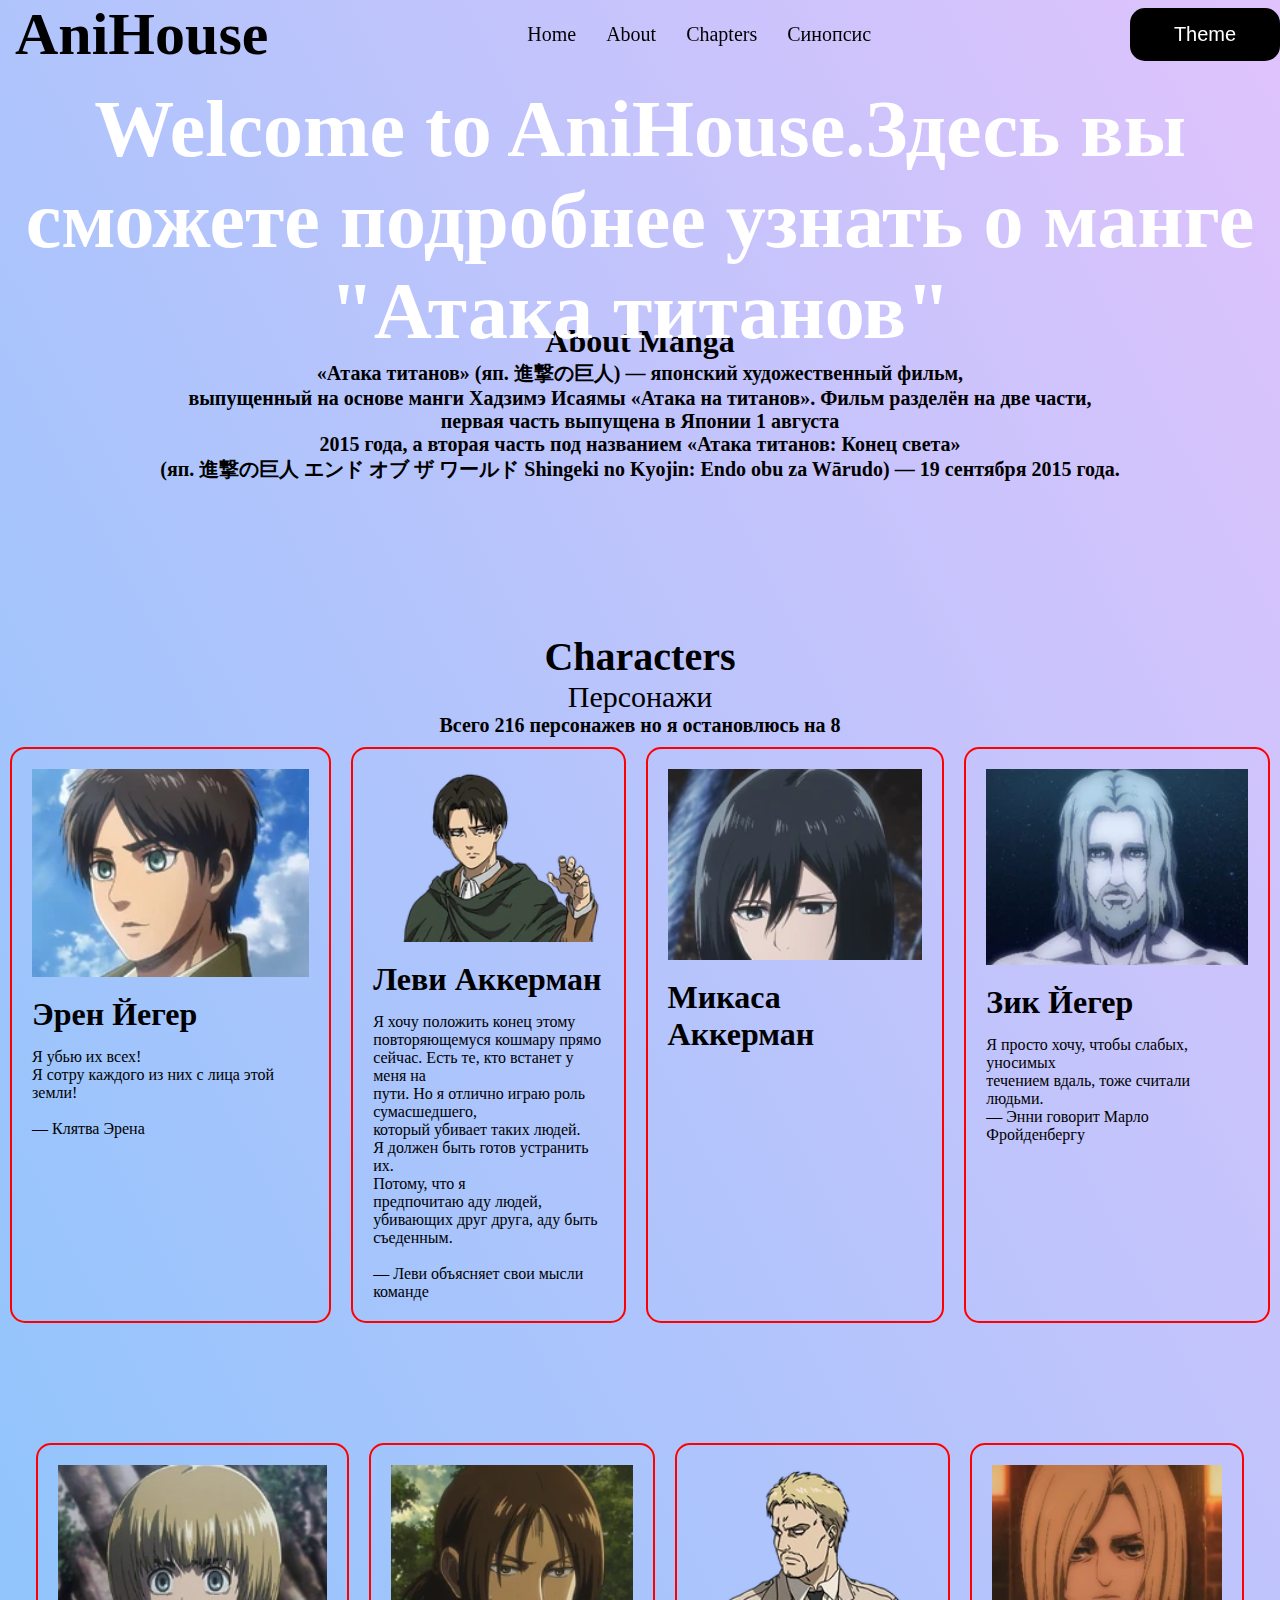
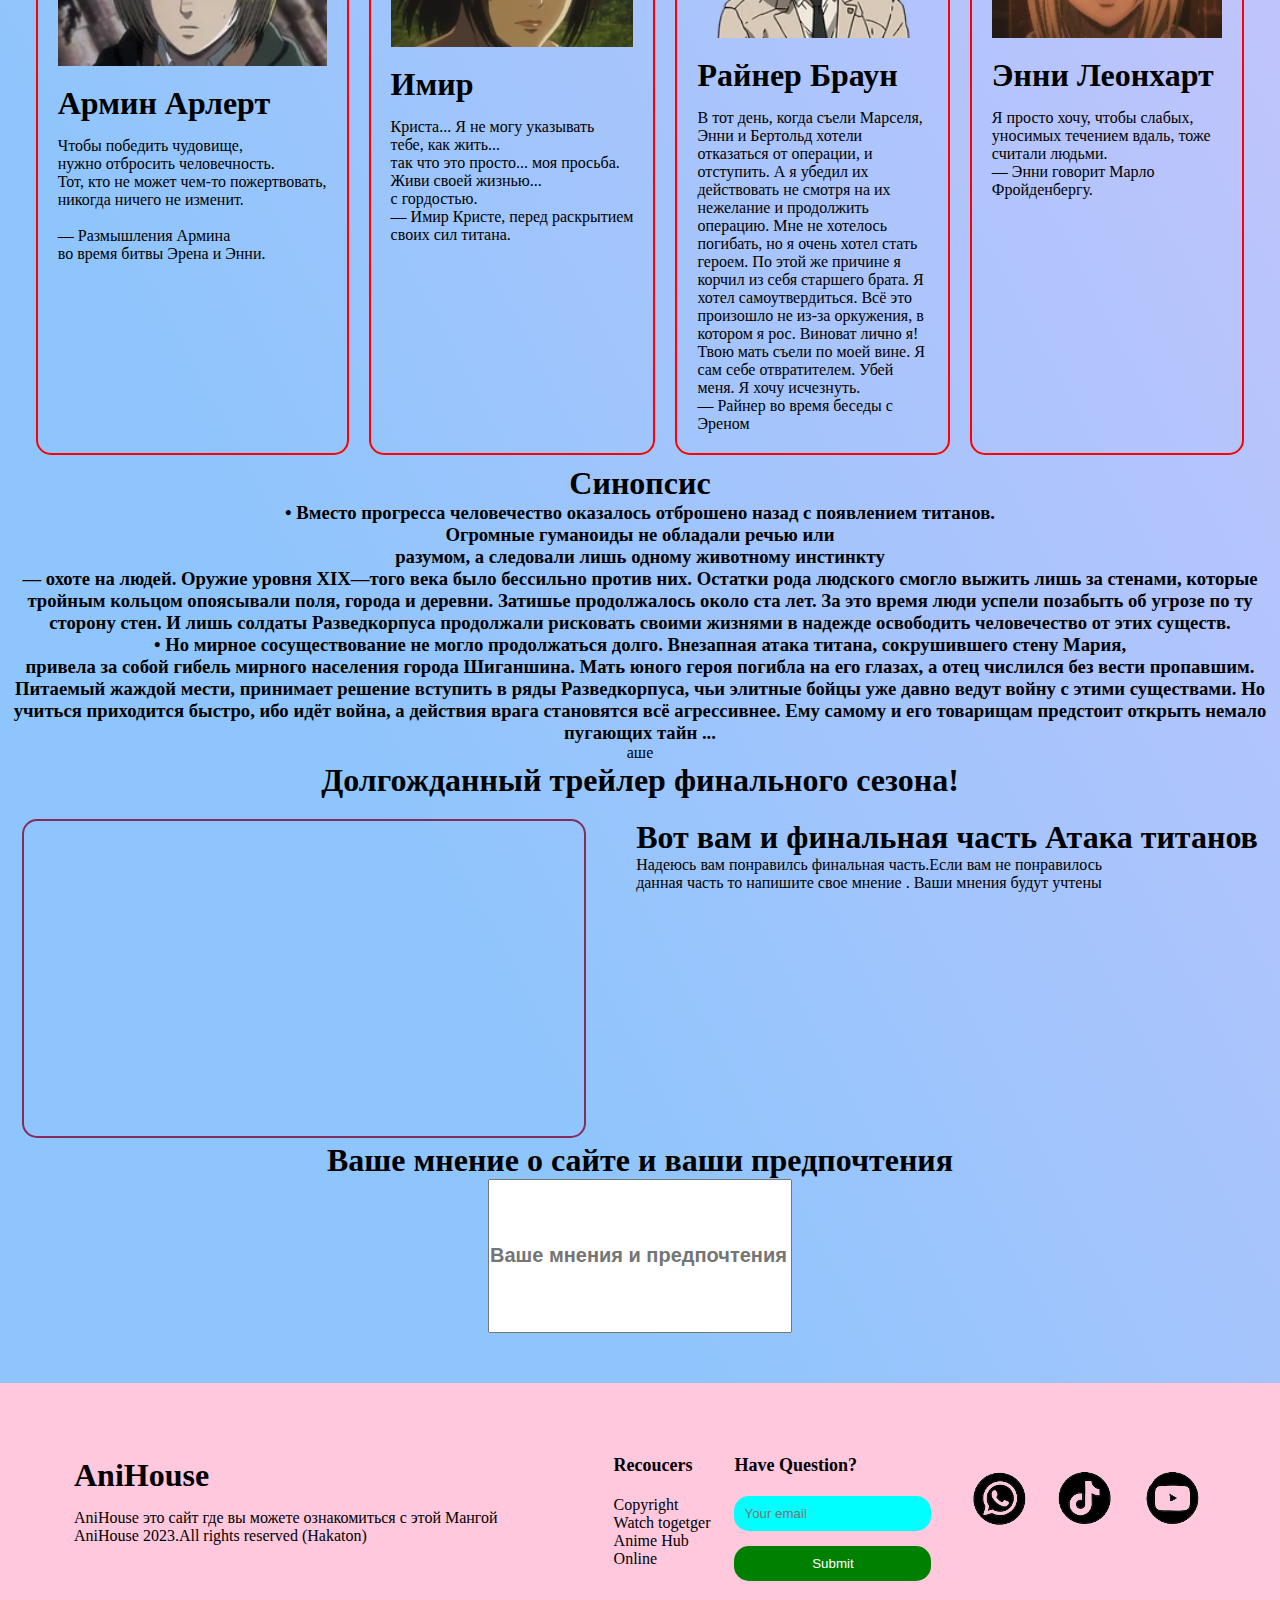
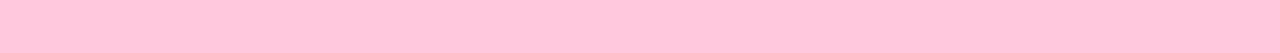
==== Хакатон аниме/index.html @ 62b6a450 "Add files via upload" ====
<!DOCTYPE html>
<html lang="en">
<head>
    <meta charset="UTF-8">
    <meta name="viewport" content="width=device-width, initial-scale=1.0">
    <title>AniHouse</title>
    <link rel="stylesheet" href="./styles/ligth.css" id="theme">

</head>
<body>

   <nav class="navbar" id="nav_bar">
    <div class="navbar_logo">
        <span>AniHouse</span>
    </div>
    <div class="navbar_btns">
        <a href="#" class="navbar_btn">Home</a>
        <a href="#about" class="navbar_btn">About</a>
        <a href="#characters" class="navbar_btn">Chapters</a>
        <a href="#sinopsis" class="navbar_btn">Синопсис</a>
        <!-- <a href="#" class="navbar_btn"></a> -->
    </div>
    <div class="switch">
        <button id="switch_mode" class="navbar_btn_swicth">Theme</button>
    </div>
   </nav>

   <header class="bg">
    <div class="bg_container">
        <div class="header_text">
            <h1><b>Welcome to AniHouse.</b>Здесь вы сможете подробнее узнать о манге <br> "Атака титанов" </h1>
        </div>
        <div class="bg_video"  >
            <video autoplay muted loop id="background">
                <source src="./imgs/bg.mp4" type="video/mp4">
            </video>
        </div>
     
    </div>

   </header>

<div class="section_about" id="about">
    <div class="about_container">
        <div class="about_text">
            <h1>About Manga</h1>
            <h5>«Атака титанов» (яп. 進撃の巨人) — японский художественный фильм, <br> выпущенный на основе манги Хадзимэ Исаямы «Атака на титанов». Фильм разделён на две части, <br> первая часть выпущена в Японии 1 августа <br> 2015 года, а вторая часть под названием «Атака титанов: Конец света» <br> (яп. 進撃の巨人 エンド オブ ザ ワールド Shingeki no Kyojin: Endo obu za Wārudo) — 19 сентября 2015 года.</h5>
        </div>
    </div>

</div>

<section class="characters" id="characters">
    <div class="container">
        <div class="character_text">
            <h1>Characters</h1>
            <p>Персонажи</p>
            <h6>Всего 216 персонажев но я остановлюсь на 8</h6>
        </div>
        <div class="character_cards">
            <div class="character_cards1">
                <div class="character_card">
                    <img src="./imgs/image1.webp" alt="">
                    <h1>Эрен Йегер</h1>
                    <p>Я убью их всех! <br> Я сотру каждого из них с лица этой земли! <br>
                        <br>— Клятва Эрена</p>
                </div>
                <div class="character_card character_card_width ">
                    <img src="./imgs/image2.webp" alt="">
                    <h1>Леви Аккерман</h1>
                    <p>Я хочу положить конец этому <br> повторяющемуся кошмару прямо <br> сейчас. Есть те, кто встанет у меня на <br> пути. Но я отлично играю роль сумасшедшего, <br> который убивает таких людей. <br> Я должен быть готов устранить их. <br> Потому, что я <br> предпочитаю аду людей, <br> убивающих друг друга, аду быть съеденным. <br>
                      <br>  — Леви объясняет свои мысли команде</p>
                </div>
                <div class="character_card">
                    <img src="./imgs/image3.webp" alt="">
                    <h1>Микаса Аккерман</h1>
                </div>
                <div class="character_card">
                    <img src="./imgs/image4.webp" alt="">
                    <h1>Зик Йегер</h1>
                    <p>Я просто хочу, чтобы слабых, уносимых <br> течением вдаль, тоже считали людьми.	
                       <br> — Энни говорит Марло Фройденбергу</p>
                </div>
            </div>
            <div class="character_cards2">
                <div class="character_card">
                    <img src="./imgs/image5.webp" alt="">
                    <h1>Армин Арлерт</h1>
                    <p> Чтобы победить чудовище, <br> нужно отбросить человечность. <br> Тот, кто не может чем-то пожертвовать, <br> никогда ничего не изменит.
                        <br><br>— Размышления Армина  <br> во время битвы Эрена и Энни.</p>
                </div>
                <div class="character_card">
                    <img src="./imgs/image6.webp" alt="">
                    <h1>Имир</h1>
                    <p>Криста... Я не могу указывать <br> тебе, как жить... <br> так что это просто... моя просьба. <br> Живи своей жизнью... <br> с гордостью.
                        <br>— Имир Кристе, перед раскрытием <br> своих сил титана.</p>
                </div>
                <div class="character_card character_card_width">
                    <img src="./imgs/image7.webp" alt="">
                    <h1>Райнер Браун</h1>
                    <p>В тот день, когда съели Марселя, Энни и Бертольд хотели отказаться от операции, и отступить. А я убедил их действовать не смотря на их нежелание и продолжить операцию. Мне не хотелось погибать, но я очень хотел стать героем. По этой же причине я корчил из себя старшего брата. Я хотел самоутвердиться. Всё это произошло не из-за оркужения, в котором я рос. Виноват лично я! Твою мать съели по моей вине. Я сам себе отвратителем. Убей меня. Я хочу исчезнуть.
                       <br> — Райнер во время беседы с Эреном</p>
                </div>
                <div class="character_card character_card_width">
                    <img src="./imgs/image8.webp" alt="">
                    <h1>Энни Леонхарт</h1>
                    <p>	Я просто хочу, чтобы слабых, уносимых течением вдаль, тоже считали людьми.
                        <br>— Энни говорит Марло Фройденбергу.</p>
                </div>
            </div>
        </div>
    </div>
</section>

<section class="sinopsis" id="sinopsis">
    <div class="sinopsis_cont">
        <h1>Синопсис</h1>
        <div class="sin_text">
            <h3 class="sinopsis_h3">• Вместо прогресса человечество оказалось отброшено назад с появлением титанов. <br> Огромные гуманоиды не обладали речью или <br> разумом, а следовали лишь одному животному инстинкту  <br>
                 — охоте на людей. Оружие уровня XIX—того века было бессильно против них. Остатки рода людского смогло выжить лишь за стенами, которые тройным кольцом опоясывали поля, города и деревни. Затишье продолжалось около ста лет. За это время люди успели позабыть об угрозе по ту сторону стен. И лишь солдаты Разведкорпуса продолжали рисковать своими жизнями в надежде освободить человечество от этих существ.
                <br> • Но мирное сосуществование не могло продолжаться долго. Внезапная атака титана, сокрушившего стену Мария, <br> привела за собой гибель мирного населения города Шиганшина. Мать юного героя погибла на его глазах, а отец числился без вести пропавшим. Питаемый жаждой мести, принимает решение вступить в ряды Разведкорпуса, чьи элитные бойцы уже давно ведут войну с этими существами. Но учиться приходится быстро, ибо идёт война, а действия врага становятся всё агрессивнее. Ему самому и его товарищам предстоит открыть немало пугающих тайн ...</h3>
        </div>
        
    аше </div>
</section>
   <section class="trailer">
    <div class="trailer_text">
        <h1>Долгожданный трейлер финального сезона!</h1>
    </div>
    <div class="cont_trailer">
        <div class="trailer_left">
            <iframe width="560" height="315" src="https://www.youtube.com/embed/r7MosyoAUhQ" title="YouTube video player" frameborder="0" allow="accelerometer; autoplay; clipboard-write; encrypted-media; gyroscope; picture-in-picture; web-share" allowfullscreen></iframe>
        </div>
        <div class="trailer_right">
            <h1>Вот вам и финальная часть Атака титанов </h1>
            <p>Надеюсь вам понравилсь финальная часть.Если вам не понравилось <br> данная часть то напишите свое мнение . Ваши мнения будут учтены</p>
        </div>
    </div>
   </section>
   <section class="mnenia">
    <div class="mnenia_text">
        <h1>Ваше мнение о сайте и ваши предпочтения</h1>
    </div>
    <div class="mnenia_input">
        <input type="text" name="pers_text" id="pers_text" placeholder="Ваше мнения и предпочтения">
    </div>
   </section>
<footer>
    <div class="footer_left">
        <h1>AniHouse</h1>
        <p>AniHouse это сайт где вы можете ознакомиться с этой Мангой</p>
        <p>AniHouse 2023.All rights reserved (Hakaton) </p>
    </div>
    <div class="footer_right">
        <div class="footer_list">
            <h4>Recoucers</h4>
            <ul>
                <li><a href="#">Copyright</a></li>
                <li><a href="#">Watch togetger</a></li>
                <li><a href="#">Anime Hub</a></li>
                <li><a href="#">Online </a></li>
            </ul>
        </div>
        <div class="footer_list footer_email">
            <h4>Have Question?</h4>
            <input type="email" name="pers_email" id="pers_email" placeholder="Your email">
            <button class="footer_btn" id="change-text">Submit</button>
        </div>
        <div class="footer_list">
            <img src="./imgs/whatsap.png" alt="">
            <img src="./imgs/tiktok.png" alt="">
            <img src="./imgs/youtube.png"  >
        </div>

    </div>
</footer>


<div class="audio_control">
    <audio autoplay controls>
        <source  src="./ьгышс/Hiroyuki Sawano - 2Chijou.mp3" type="audio/ogg;">
    </audio>
</div>
   <script src="./scripts/script.js"></script>
</body>
</html>
---- Хакатон аниме/styles/ligth.css ----
*{
    margin: 0;
    padding: 0;
}
html{
    scroll-behavior: smooth;
    
}
body{

    background-color: #8EC5FC;
    background-image: linear-gradient(62deg, #8EC5FC 27%, #E0C3FC 100%);
    transition: 2s;
    height: 100%;
}
a{
    text-decoration: none;
    color: #000;
}
.navbar{
    z-index: 10000;
    display: flex;
    padding-left: 15px;
    align-items: center;
    position:sticky;
    top: 0;
}
.navbar_logo span{
    font-size: 60px;
    font-weight: bold;
}
.navbar_btns{
    display: flex;

    width: 520rem;
    justify-content: center;
}
.navbar_btn{
    font-size: 20px;
    transition: 1.5s;
    padding: 15px;
}
.navbar_btn:hover{
    color: rgb(255, 0, 60);
}
.switch{
    justify-content: right;
    display: flex;
    width: 90%;
}
.navbar_btn_swicth{
    background-color: #000;
    color: #fff;
    width: 150px;
    cursor: pointer;
    padding: 15px;
    border: none;
    outline: none;
    font-size: 20px;
    border-radius: 15px;
}
.navbar_btn_swicth:hover{
    transition: 2s;
    color: #4d3241;
    background-color: rgb(197, 155, 15);
}
.bg{
    z-index: 5;
}

.bg_color{
    background-color: #fff;
    color: #000;
    z-index: 2;
    transition: 2s;
}

.bg_container{
    position: relative;
}

.bg video{
    width: 100%;
    opacity: 0.7;
    z-index: 1;
}
.header_text{
    position: absolute;
    top: 15px;
    font-size: 40px;
    text-align: center;
    z-index: 2;
    color: #fff;
}
.audio_control{
    display: none;
}

.section_about{
    text-align: center;
    padding-top: 100px;
}
.about_text h5{
    font-size: 20px;
}

.characters{
    margin-top: 150px;
}
.character_text{
    text-align: center;
}

.character_text h1{
    font-size: 40px;
    font-weight: bold;
}
.character_text p{
    font-size: 30px;
}
.character_text h6{
    font-size: 20px;
}
.character_cards1{
    display: flex;
    justify-content: center;
    margin-bottom: 100px;
}
.character_cards2{
    display: flex;
    justify-content: center;

}
.character_card{
    padding: 20px;
    margin: 10px;
    border-radius: 15px;
    border: 2px solid red;
    transition: 1.6s;
}
.character_card img{
    margin-bottom: 15px;
    width: 100%;
}
.character_card h1{
    margin-bottom: 15px;
}
.character_card:hover{
    scale: 1.1;
    background-color: bisque;
}
.character_card_width{
    max-width: 18%;
}
.sinopsis{
    justify-content: center;
    display: flex;
    text-align: center;
}
.sinopsis_cont{
    flex-direction: column;
}

.trailer_text{
    text-align: center;
}
.cont_trailer{
    margin-top: 20px;
    justify-content: center;
    display: flex;
}
.cont_trailer iframe{
    border-radius: 15px;
    border: 2px solid #822d5c;
}
.trailer_right{
    margin-left:50px ;
}
.mnenia{
    display: flex;
    flex-direction: column;
    text-align: center;
}

#pers_text{
    width: 300px;

    outline: none;

    font-size: 20px;
    font-weight: bolder;
    height: 150px;
}
footer{
    display: flex;
    background-color: #ffc8dd;
    padding: 60px;
    margin-top: 50px;
}
.footer_left{
    padding: 14px;
}
.footer_left h1{
    margin-bottom: 15px;
}
footer li{
    list-style: none;
}
.footer_right{
    display: flex;
    margin-left: 90px;
}
.footer_list{
    padding: 12px;
}
.footer_list h4{
    font-size: 18px;
    font-weight: bolder;
    margin-bottom: 20px;
}
.footer_email{
    flex-direction: column;
    display: flex;
}
input[type="email"]{
    border:none ;
    padding: 10px;
    background-color: cyan;

    border-radius: 15px;
}
.footer_btn{
    margin-top: 15px;
    padding: 10px;
    border-radius: 15px;
    border: none;
    color: #fff;
    cursor: pointer;
    background-color: green;
}
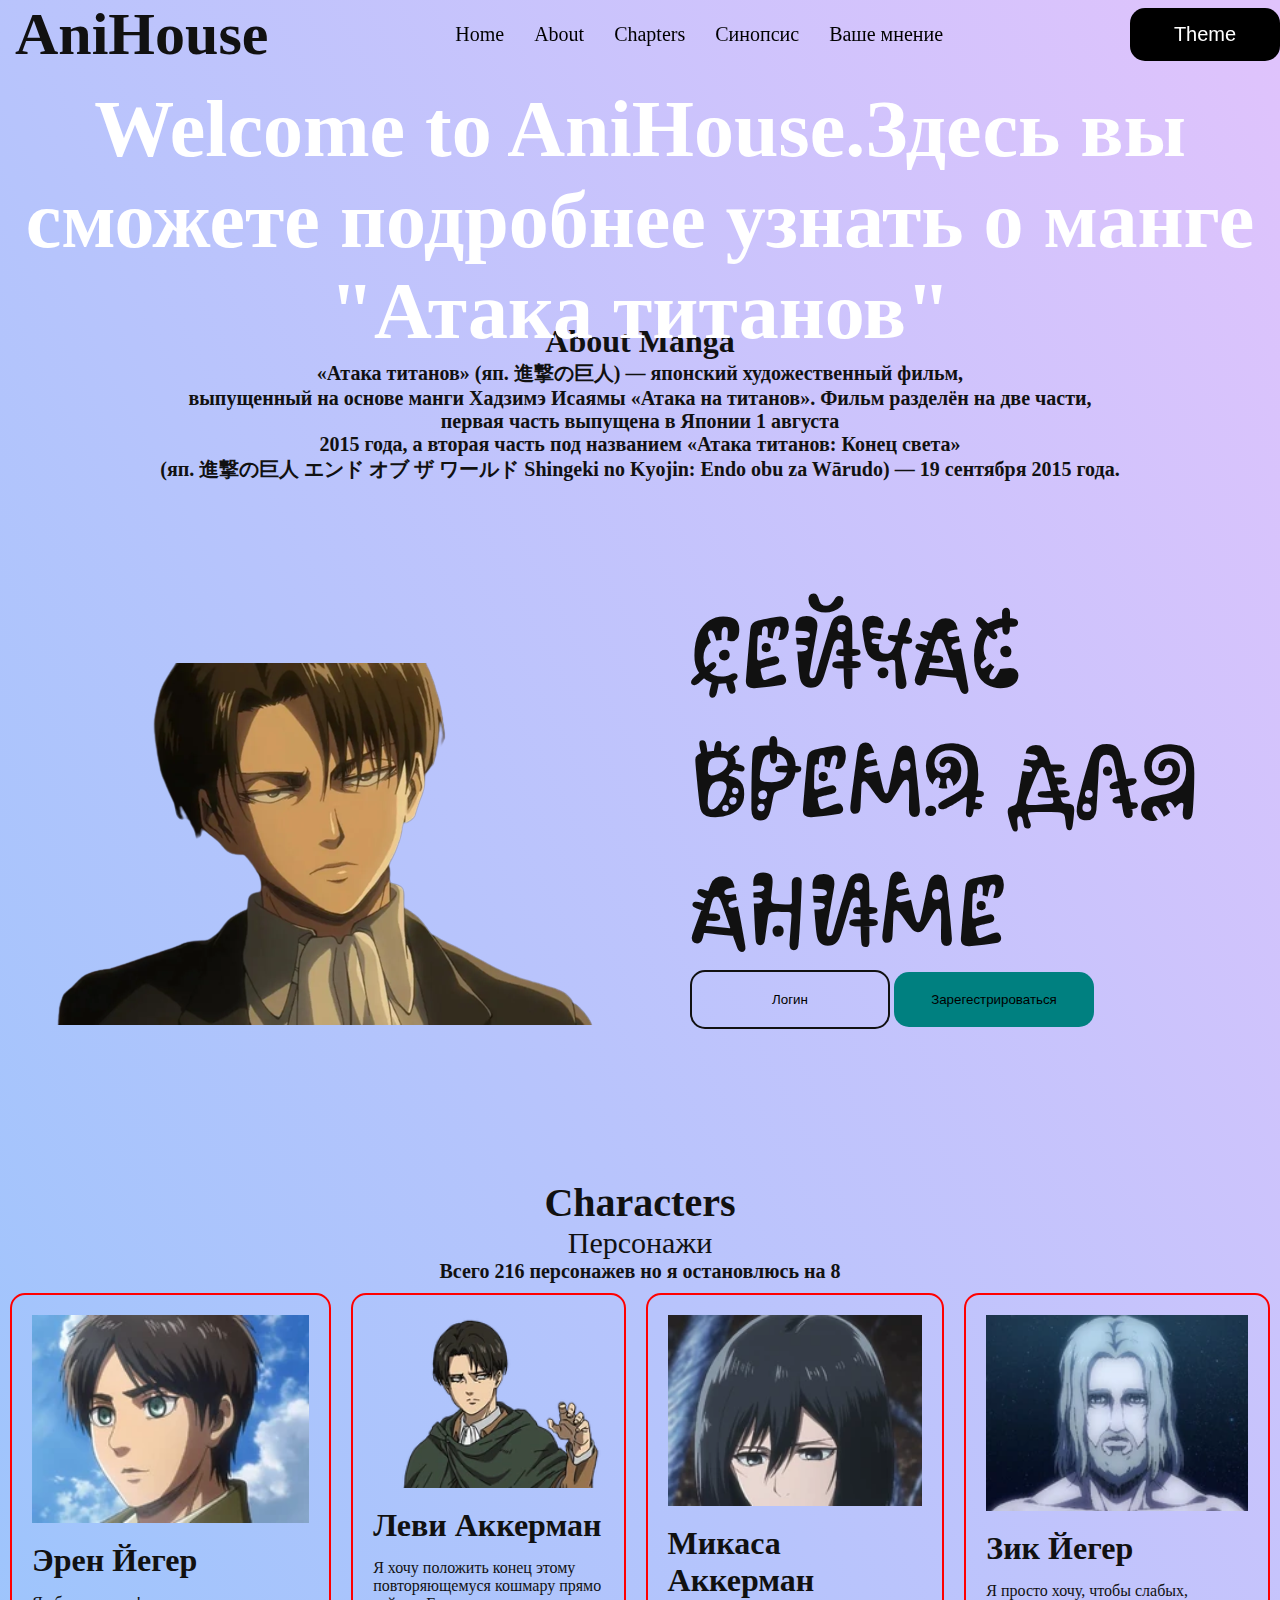
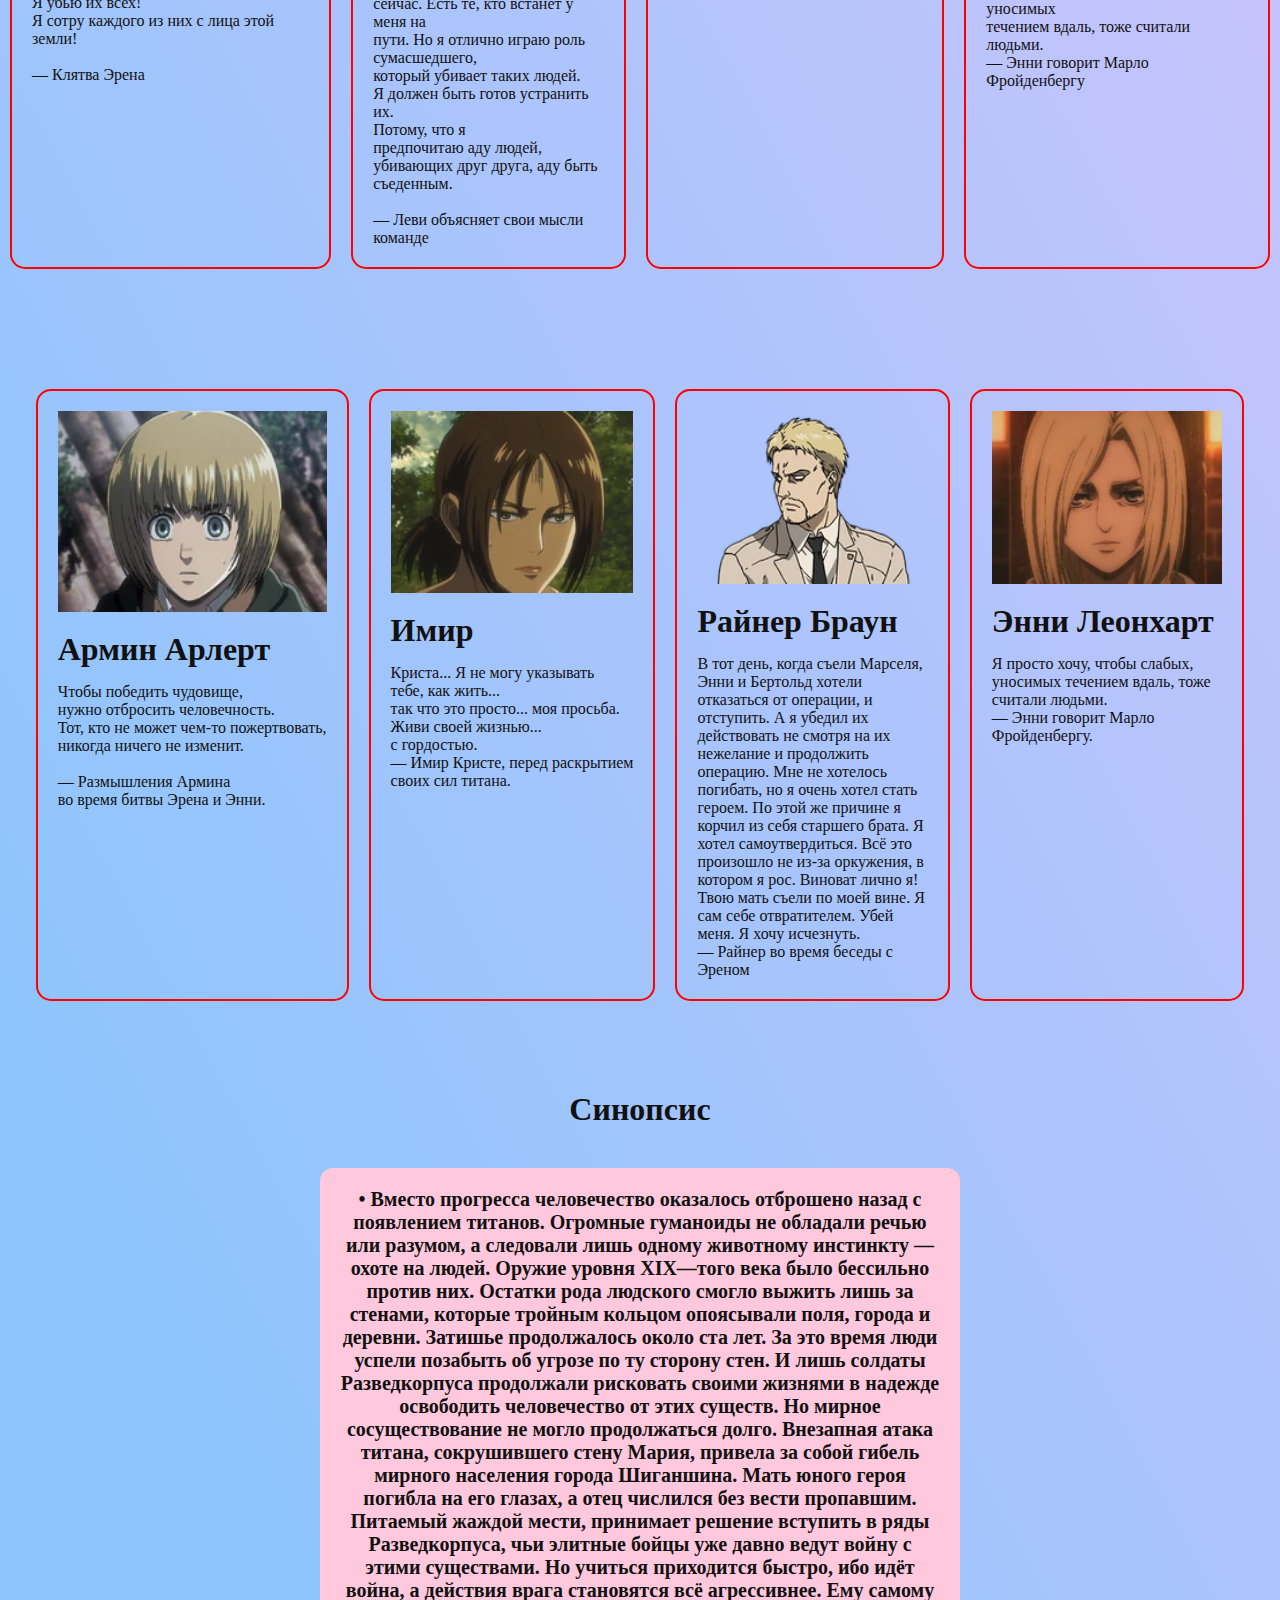
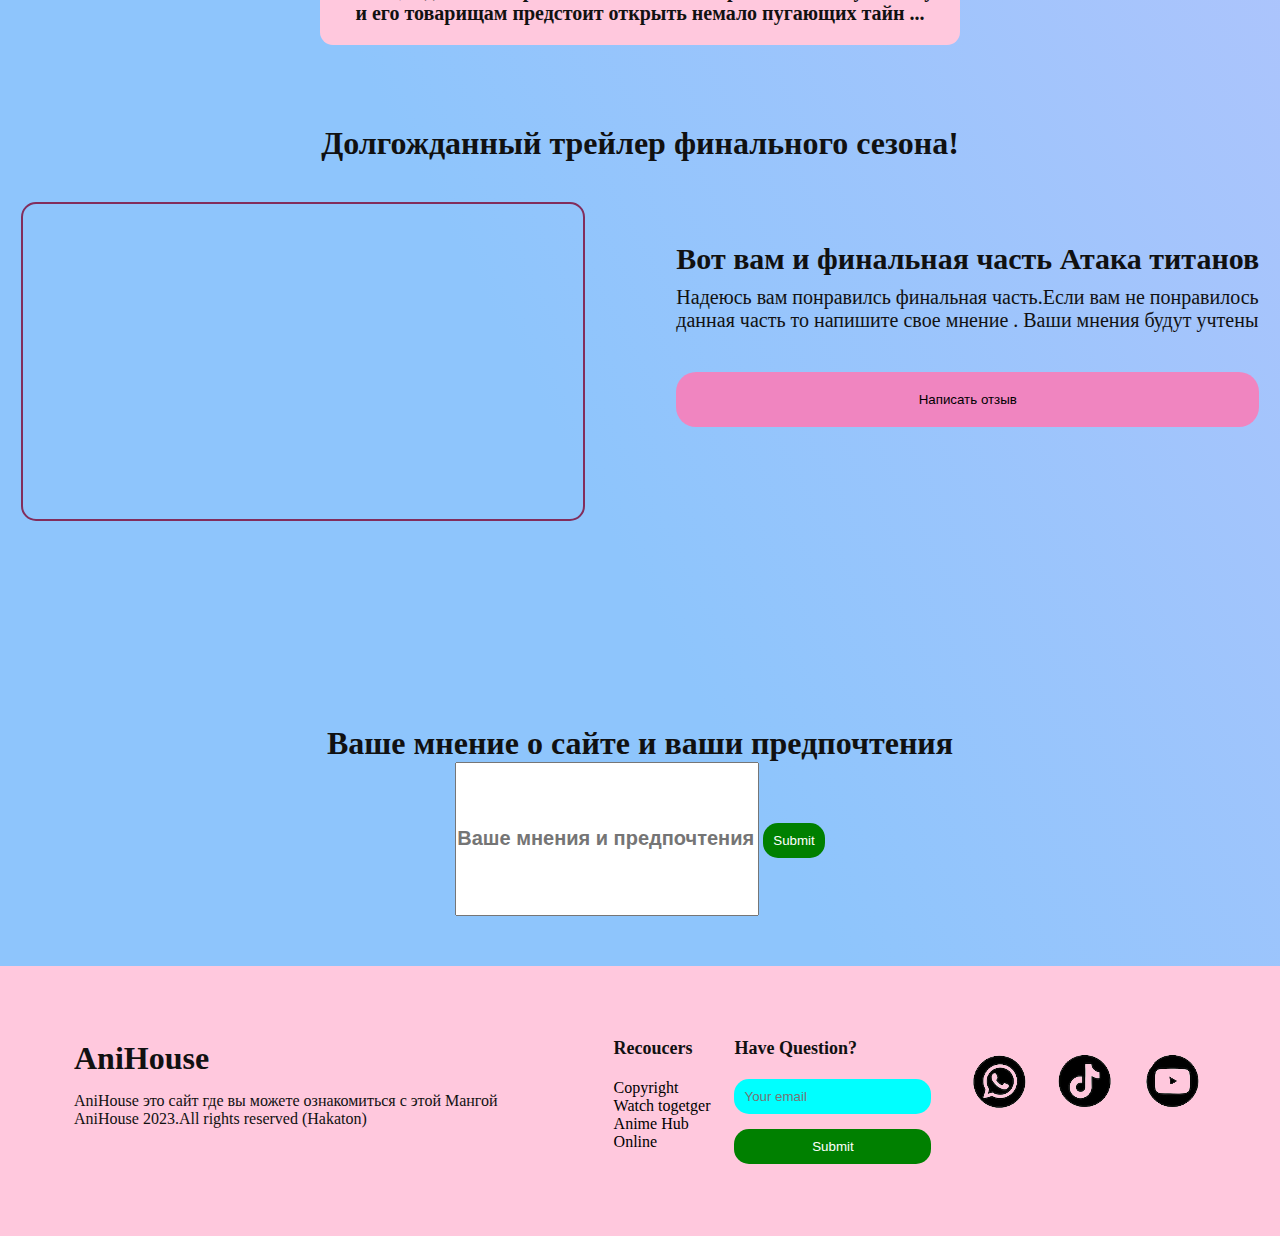
==== commit 9b32a7d5: "Add files via upload" ====
--- a/Хакатон аниме/index.html
+++ b/Хакатон аниме/index.html
@@ -8,7 +8,6 @@
 
 </head>
 <body>
-
    <nav class="navbar" id="nav_bar">
     <div class="navbar_logo">
         <span>AniHouse</span>
@@ -18,7 +17,7 @@
         <a href="#about" class="navbar_btn">About</a>
         <a href="#characters" class="navbar_btn">Chapters</a>
         <a href="#sinopsis" class="navbar_btn">Синопсис</a>
-        <!-- <a href="#" class="navbar_btn"></a> -->
+        <a href="#mnenia" class="navbar_btn">Ваше мнение</a>
     </div>
     <div class="switch">
         <button id="switch_mode" class="navbar_btn_swicth">Theme</button>
@@ -49,7 +48,20 @@
     </div>
 
 </div>
-
+<section class="watch">
+    <div class="watch_left">
+        <div class="card">
+            <img src="./imgs/character.png" alt="">
+        </div>
+    </div>
+    <div class="watch_right">
+        <h1>Сейчас время для Аниме</h1>
+        <div class="watch_btns">
+            <a href="./log_container/log_in.html"><button class="w_btn transparent">Логин</button></a>
+            <a href="./log_container/register.html"><button class="w_btn normal ">Зарегестрироваться</button></a>
+        </div>
+    </div>
+</section>
 <section class="characters" id="characters">
     <div class="container">
         <div class="character_text">
@@ -112,17 +124,31 @@
     </div>
 </section>
 
-<section class="sinopsis" id="sinopsis">
-    <div class="sinopsis_cont">
-        <h1>Синопсис</h1>
-        <div class="sin_text">
-            <h3 class="sinopsis_h3">• Вместо прогресса человечество оказалось отброшено назад с появлением титанов. <br> Огромные гуманоиды не обладали речью или <br> разумом, а следовали лишь одному животному инстинкту  <br>
-                 — охоте на людей. Оружие уровня XIX—того века было бессильно против них. Остатки рода людского смогло выжить лишь за стенами, которые тройным кольцом опоясывали поля, города и деревни. Затишье продолжалось около ста лет. За это время люди успели позабыть об угрозе по ту сторону стен. И лишь солдаты Разведкорпуса продолжали рисковать своими жизнями в надежде освободить человечество от этих существ.
-                <br> • Но мирное сосуществование не могло продолжаться долго. Внезапная атака титана, сокрушившего стену Мария, <br> привела за собой гибель мирного населения города Шиганшина. Мать юного героя погибла на его глазах, а отец числился без вести пропавшим. Питаемый жаждой мести, принимает решение вступить в ряды Разведкорпуса, чьи элитные бойцы уже давно ведут войну с этими существами. Но учиться приходится быстро, ибо идёт война, а действия врага становятся всё агрессивнее. Ему самому и его товарищам предстоит открыть немало пугающих тайн ...</h3>
-        </div>
+<section class="sinopsis" id="sinopsis"> <div class="sinopsis_cont">
+<h1>Синопсис</h1>
+ <div class="sin_text"> 
+<h3 class="sinopsis_h3">
+• Вместо прогресса человечество оказалось отброшено назад с появлением титанов. Огромные
+гуманоиды не обладали речью или разумом,  а следовали лишь одному животному
+инстинкту — охоте на людей.  Оружие уровня XIX—того века было бессильно против 
+них.  Остатки рода людского смогло выжить лишь за стенами, которые тройным
+кольцом опоясывали поля, города и деревни. Затишье продолжалось около ста лет.
+За это время люди успели позабыть об угрозе по ту сторону стен. И лишь солдаты
+Разведкорпуса продолжали рисковать своими жизнями в надежде освободить
+человечество от этих существ. Но мирное сосуществование не могло продолжаться
+долго. Внезапная атака титана, сокрушившего стену Мария, привела за собой
+гибель мирного населения города Шиганшина. Мать юного героя погибла на его
+глазах, а отец числился без вести пропавшим. Питаемый жаждой мести, принимает
+решение вступить в ряды Разведкорпуса, чьи элитные бойцы уже давно ведут войну
+с этими существами. Но учиться приходится быстро, ибо идёт война, а действия
+врага становятся всё агрессивнее. Ему самому и его товарищам предстоит открыть
+немало пугающих тайн ...</h3>
+ </div>
         
-    аше </div>
+     </div>
 </section>
+
+
    <section class="trailer">
     <div class="trailer_text">
         <h1>Долгожданный трейлер финального сезона!</h1>
@@ -134,17 +160,30 @@
         <div class="trailer_right">
             <h1>Вот вам и финальная часть Атака титанов </h1>
             <p>Надеюсь вам понравилсь финальная часть.Если вам не понравилось <br> данная часть то напишите свое мнение . Ваши мнения будут учтены</p>
+            <button class="trailer_btn transparent"> <a href="#mnenia">Написать отзыв</a></button>
         </div>
     </div>
    </section>
-   <section class="mnenia">
+
+
+
+   <section class="mnenia" id="mnenia">
+    <div class="cont">
+        
     <div class="mnenia_text">
         <h1>Ваше мнение о сайте и ваши предпочтения</h1>
     </div>
     <div class="mnenia_input">
         <input type="text" name="pers_text" id="pers_text" placeholder="Ваше мнения и предпочтения">
+        <button class="footer_btn" id="change-text2">Submit</button>
+    </div>
     </div>
    </section>
+
+
+
+
+
 <footer>
     <div class="footer_left">
         <h1>AniHouse</h1>
--- a/Хакатон аниме/styles/ligth.css
+++ b/Хакатон аниме/styles/ligth.css
@@ -1,16 +1,18 @@
+@import url('https://fonts.googleapis.com/css2?family=Kablammo&display=swap');
 *{
     margin: 0;
     padding: 0;
 }
 html{
     scroll-behavior: smooth;
-    
+
 }
 body{
-
     background-color: #8EC5FC;
     background-image: linear-gradient(62deg, #8EC5FC 27%, #E0C3FC 100%);
+    width: 100%;
     transition: 2s;
+    color: #111;
     height: 100%;
 }
 a{
@@ -18,12 +20,11 @@
     color: #000;
 }
 .navbar{
-    z-index: 10000;
-    display: flex;
+    display: flex;
+    position: sticky;
+    top: 0;
     padding-left: 15px;
     align-items: center;
-    position:sticky;
-    top: 0;
 }
 .navbar_logo span{
     font-size: 60px;
@@ -31,14 +32,13 @@
 }
 .navbar_btns{
     display: flex;
-
     width: 520rem;
     justify-content: center;
 }
 .navbar_btn{
     font-size: 20px;
+    padding: 15px;
     transition: 1.5s;
-    padding: 15px;
 }
 .navbar_btn:hover{
     color: rgb(255, 0, 60);
@@ -64,11 +64,9 @@
     color: #4d3241;
     background-color: rgb(197, 155, 15);
 }
-.bg{
-    z-index: 5;
-}
-
-.bg_color{
+
+
+.bg_color2{
     background-color: #fff;
     color: #000;
     z-index: 2;
@@ -100,6 +98,43 @@
     text-align: center;
     padding-top: 100px;
 }
+.watch{
+    margin-top: 100px;
+    display: flex;
+}
+.watch_right{
+    width: 100%;
+    height: 100%;
+    align-items:center ;
+}
+.watch_right h1{
+    font-size: 100px;
+    font-family: 'Kablammo', cursive;
+
+}
+.card{
+    margin-top: 80px;
+}
+.w_btn{
+    padding: 20px;
+    width: 200px;
+    border: none;
+    border-radius: 15px;
+    transition: 3s;
+    cursor: pointer;
+
+}
+.transparent{
+    background: transparent;
+    border: 2px solid #111;
+}
+.transparent:hover ,.normal:hover{
+        background-color: rgb(40, 233, 214);
+        box-shadow: 0 0 30px rgb(13, 115, 188), 0 0 60px rgb(0, 0, 0);
+    }
+.normal{
+    background-color:teal ;
+}
 .about_text h5{
     font-size: 20px;
 }
@@ -152,21 +187,39 @@
 .character_card_width{
     max-width: 18%;
 }
+
 .sinopsis{
     justify-content: center;
     display: flex;
     text-align: center;
+    margin-top: 80px;
+}
+.sin_text{
+    margin: 0 auto;
+    width: 50%;
+    margin-top: 40px;
 }
 .sinopsis_cont{
     flex-direction: column;
 }
-
+.sinopsis_h3{
+    padding: 20px;
+    font-size: 20px;
+    text-align: center;
+    border-radius: 13px;
+    justify-content: center;
+    background-color: #ffc8dd;
+
+}
+.trailer{
+    margin-top: 80px;
+}
 .trailer_text{
     text-align: center;
 }
 .cont_trailer{
-    margin-top: 20px;
-    justify-content: center;
+    margin-top: 40px;
+    justify-content: space-around;
     display: flex;
 }
 .cont_trailer iframe{
@@ -175,12 +228,33 @@
 }
 .trailer_right{
     margin-left:50px ;
+    align-items: center;
+    margin-top: 40px;
+}
+.trailer_right h1{
+    font-size: 30px;
+
+}
+.trailer_right p{
+    font-size:20px;
+    margin-top: 10px;
+    margin-bottom: 40px;
+}
+.trailer_btn{
+    padding: 20px;
+    border: none;
+    border-radius:20px;
+    width: 100%;
+    cursor: pointer;
+    background: #f085c0;
+    transition: 1.6s;
 }
 .mnenia{
     display: flex;
-    flex-direction: column;
-    text-align: center;
-}
+justify-content: center;
+flex-direction: column;
+    text-align: center;
+    padding-top: 200px;}
 
 #pers_text{
     width: 300px;
@@ -238,4 +312,3 @@
     cursor: pointer;
     background-color: green;
 }
-
